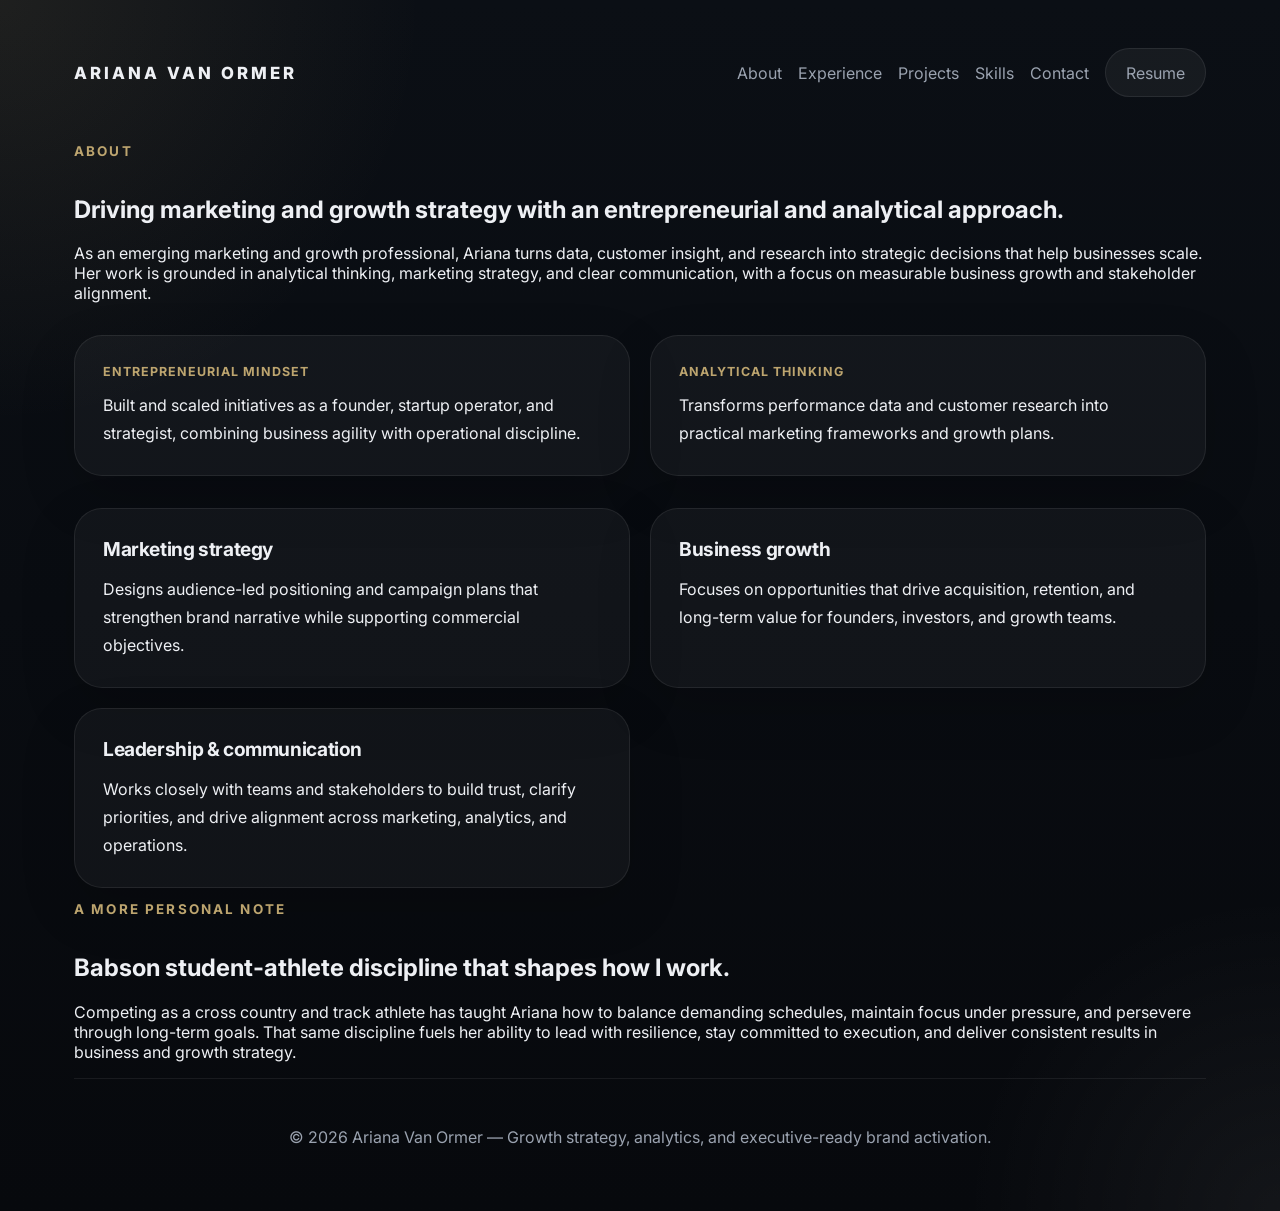
==== about.html @ cbf5a6e6 "updates" ====
﻿<!DOCTYPE html>
<html lang="en">
<head>
  <meta charset="UTF-8">
  <meta name="viewport" content="width=device-width, initial-scale=1.0">
  <title>About | Ariana Van Ormer</title>
  <link rel="preconnect" href="https://fonts.googleapis.com">
  <link rel="preconnect" href="https://fonts.gstatic.com" crossorigin>
  <link href="https://fonts.googleapis.com/css2?family=Inter:wght@400;500;600;700;800&display=swap" rel="stylesheet">
  <link rel="stylesheet" href="css/style.css">
  <script defer src="js/script.js"></script>
</head>
<body>
  <div class="page-shell">
    <header class="site-header">
      <a class="brand" href="index.html">Ariana Van Ormer</a>
      <button class="nav-toggle" aria-label="Open navigation">
        <span></span><span></span><span></span>
      </button>
      <nav class="site-nav">
        <a href="index.html#about">About</a>
        <a href="index.html#experience">Experience</a>
        <a href="index.html#projects">Projects</a>
        <a href="index.html#skills">Skills</a>
        <a href="index.html#contact">Contact</a>
        <a class="nav-cta" href="resume.html">Resume</a>
      </nav>
    </header>

    <main>
      <section class="section-block">
        <p class="eyebrow">About</p>
        <h2>Driving marketing and growth strategy with an entrepreneurial and analytical approach.</h2>
        <p>As an emerging marketing and growth professional, Ariana turns data, customer insight, and research into strategic decisions that help businesses scale. Her work is grounded in analytical thinking, marketing strategy, and clear communication, with a focus on measurable business growth and stakeholder alignment.</p>
        <div class="stats-grid">
          <div class="stat-card">
            <span>Entrepreneurial mindset</span>
            <p>Built and scaled initiatives as a founder, startup operator, and strategist, combining business agility with operational discipline.</p>
          </div>
          <div class="stat-card">
            <span>Analytical thinking</span>
            <p>Transforms performance data and customer research into practical marketing frameworks and growth plans.</p>
          </div>
        </div>
      </section>

      <section class="section-block">
        <div class="experience-grid">
          <article class="experience-card">
            <h3>Marketing strategy</h3>
            <p>Designs audience-led positioning and campaign plans that strengthen brand narrative while supporting commercial objectives.</p>
          </article>
          <article class="experience-card">
            <h3>Business growth</h3>
            <p>Focuses on opportunities that drive acquisition, retention, and long-term value for founders, investors, and growth teams.</p>
          </article>
          <article class="experience-card">
            <h3>Leadership & communication</h3>
            <p>Works closely with teams and stakeholders to build trust, clarify priorities, and drive alignment across marketing, analytics, and operations.</p>
          </article>
        </div>
      </section>

      <section class="section-block">
        <p class="eyebrow">A more personal note</p>
        <h2>Babson student-athlete discipline that shapes how I work.</h2>
        <p>Competing as a cross country and track athlete has taught Ariana how to balance demanding schedules, maintain focus under pressure, and persevere through long-term goals. That same discipline fuels her ability to lead with resilience, stay committed to execution, and deliver consistent results in business and growth strategy.</p>
      </section>
    </main>

    <footer class="site-footer">
      <p>© 2026 Ariana Van Ormer — Growth strategy, analytics, and executive-ready brand activation.</p>
    </footer>
  </div>
</body>
</html>
---- css/style.css ----
﻿:root {
  color-scheme: dark;
  --bg: #0b0f15;
  --surface: rgba(22, 27, 36, 0.92);
  --surface-soft: rgba(28, 33, 44, 0.95);
  --text: #eef0f4;
  --muted: #9aa2af;
  --muted-strong: #b8bcc6;
  --accent: #bda56f;
  --accent-soft: rgba(189, 165, 111, 0.14);
  --border: rgba(255, 255, 255, 0.08);
  --shadow: 0 30px 90px rgba(0, 0, 0, 0.28);
  --max-width: 1180px;
}

* {
  box-sizing: border-box;
}

html {
  scroll-behavior: smooth;
}

body {
  margin: 0;
  min-height: 100vh;
  font-family: 'Inter', system-ui, sans-serif;
  background: radial-gradient(circle at top left, rgba(189, 165, 111, 0.11), transparent 24%),
    radial-gradient(circle at bottom right, rgba(255, 255, 255, 0.05), transparent 18%),
    linear-gradient(180deg, #0b0f15 0%, #07090d 100%);
  color: var(--text);
}

img {
  max-width: 100%;
  display: block;
}

a {
  color: inherit;
  text-decoration: none;
}

button,
.button {
  font: inherit;
}

.page-shell {
  max-width: var(--max-width);
  margin: 0 auto;
  padding: 32px 24px 48px;
}

.site-header {
  display: flex;
  align-items: center;
  justify-content: space-between;
  gap: 1rem;
  padding: 1rem 0 2rem;
  position: relative;
  z-index: 2;
}

.brand {
  font-size: 1.05rem;
  font-weight: 800;
  letter-spacing: 0.18em;
  text-transform: uppercase;
}

.site-nav {
  display: flex;
  align-items: center;
  gap: 1rem;
  flex-wrap: wrap;
}

.site-nav a {
  color: var(--muted);
  transition: color 0.25s ease, transform 0.25s ease;
}

.site-nav a:hover,
.site-nav .nav-cta:hover {
  color: var(--text);
  transform: translateY(-1px);
}

.nav-cta {
  padding: 0.85rem 1.25rem;
  border: 1px solid var(--border);
  border-radius: 999px;
  background: rgba(255, 255, 255, 0.05);
  color: var(--text);
}

.nav-toggle {
  display: none;
  border: none;
  background: transparent;
  cursor: pointer;
  padding: 0.5rem;
}

.nav-toggle span {
  display: block;
  width: 24px;
  height: 2px;
  margin: 5px 0;
  background: var(--text);
  transition: transform 0.25s ease, opacity 0.25s ease;
}

.hero {
  display: grid;
  grid-template-columns: 1.6fr 1fr;
  gap: 2.5rem;
  align-items: start;
  padding: 2rem 0 3rem;
}

.hero-copy {
  max-width: 720px;
  animation: fadeInUp 0.8s ease both;
}

.eyebrow {
  display: inline-block;
  margin-bottom: 1rem;
  font-size: 0.84rem;
  font-weight: 700;
  letter-spacing: 0.16em;
  text-transform: uppercase;
  color: var(--accent);
}

.hero h1,
.section-split h2,
.featured-experience h2,
.section-heading h2,
.cta-panel h2 {
  margin: 0;
  font-size: clamp(2.8rem, 5vw, 4rem);
  line-height: 1.03;
  letter-spacing: -0.04em;
}

.hero-text,
.section-split p,
.featured-experience p,
.skill-pill,
.contact-card p,
.contact-card a {
  color: var(--muted-strong);
}

.hero-text {
  margin: 1.6rem 0 2rem;
  max-width: 700px;
  line-height: 1.85;
  font-size: 1.03rem;
}

.hero-actions {
  display: flex;
  flex-wrap: wrap;
  gap: 1rem;
}

.button {
  display: inline-flex;
  align-items: center;
  justify-content: center;
  gap: 0.5rem;
  padding: 1rem 1.6rem;
  border-radius: 999px;
  border: 1px solid transparent;
  font-weight: 700;
  transition: transform 0.2s ease, background-color 0.2s ease, border-color 0.2s ease, box-shadow 0.2s ease;
}

.button:hover {
  transform: translateY(-2px);
}

.button-primary {
  background: var(--accent);
  color: #0b0f15;
  box-shadow: 0 18px 40px rgba(189, 165, 111, 0.24);
}

.button-secondary {
  background: rgba(255, 255, 255, 0.06);
  border-color: rgba(255, 255, 255, 0.14);
  color: var(--text);
}

.hero-panel {
  display: grid;
  gap: 1.25rem;
  animation: fadeInUp 0.9s ease both;
}

.panel-card,
.panel-metrics {
  padding: 1.6rem;
  border: 1px solid var(--border);
  border-radius: 28px;
  background: var(--surface-soft);
  box-shadow: 0 24px 54px rgba(0, 0, 0, 0.14);
}

.panel-label {
  display: block;
  margin-bottom: 0.75rem;
  color: var(--accent);
  font-size: 0.8rem;
  text-transform: uppercase;
  letter-spacing: 0.14em;
}

.panel-card p,
.stat-card p,
.experience-card p,
.contact-card p,
.contact-card a,
.project-card p {
  margin: 0;
  line-height: 1.75;
}

.panel-metrics {
  display: grid;
  gap: 1rem;
  background: rgba(255, 255, 255, 0.04);
}

.panel-metrics strong {
  font-size: 1.15rem;
  color: var(--text);
}

.section-split,
.featured-experience,
.project-section,
.skills-section,
.cta-panel,
.contact-section {
  position: relative;
  padding: 3rem 0;
  border-top: 1px solid rgba(255, 255, 255, 0.06);
  animation: fadeInUp 0.85s ease both;
}

.section-split:first-child,
.featured-experience:first-child,
.project-section:first-child,
.skills-section:first-child,
.cta-panel:first-child,
.contact-section:first-child {
  border-top: none;
}

.stats-grid,
.experience-grid,
.projects-grid,
.skills-grid,
.contact-grid {
  display: grid;
  gap: 1.25rem;
}

.stats-grid {
  grid-template-columns: repeat(2, minmax(0, 1fr));
  margin-top: 2rem;
}

.stat-card,
.experience-card,
.project-card,
.contact-card {
  padding: 1.75rem;
  border-radius: 28px;
  background: rgba(255, 255, 255, 0.04);
  border: 1px solid rgba(255, 255, 255, 0.08);
  box-shadow: 0 20px 55px rgba(0, 0, 0, 0.16);
  transition: transform 0.25s ease, border-color 0.25s ease, box-shadow 0.25s ease;
}

.stat-card:hover,
.experience-card:hover,
.project-card:hover,
.contact-card:hover {
  transform: translateY(-4px);
  border-color: rgba(255, 255, 255, 0.16);
  box-shadow: 0 26px 70px rgba(0, 0, 0, 0.2);
}

.stat-card span,
.contact-card span {
  display: block;
  margin-bottom: 0.75rem;
  color: var(--accent);
  font-weight: 700;
  letter-spacing: 0.08em;
  text-transform: uppercase;
  font-size: 0.78rem;
}

.featured-experience h2,
.section-heading h2 {
  font-size: clamp(1.9rem, 3vw, 2.8rem);
}

.experience-grid {
  grid-template-columns: repeat(2, minmax(0, 1fr));
  margin-top: 2rem;
}

.experience-card h3,
.project-card h3 {
  margin: 0 0 0.85rem;
  font-size: 1.2rem;
  letter-spacing: -0.02em;
}

.project-section .section-heading,
.contact-section .section-heading {
  max-width: 680px;
}

.projects-grid {
  grid-template-columns: repeat(3, minmax(0, 1fr));
  margin-top: 2rem;
}

.project-card {
  min-height: 220px;
  display: flex;
  flex-direction: column;
  justify-content: flex-end;
  gap: 1rem;
  padding: 2rem;
  color: var(--text);
  background: linear-gradient(180deg, rgba(255, 255, 255, 0.04), rgba(255, 255, 255, 0.08));
}

.project-card span {
  color: var(--accent);
  font-size: 0.85rem;
  text-transform: uppercase;
  letter-spacing: 0.12em;
}

.project-card h3 {
  margin: 0;
  font-size: 1.25rem;
}

.skills-grid {
  grid-template-columns: repeat(3, minmax(0, 1fr));
  margin-top: 2rem;
}

.skill-pill {
  padding: 1rem 1.25rem;
  border-radius: 999px;
  background: rgba(255, 255, 255, 0.05);
  border: 1px solid rgba(255, 255, 255, 0.08);
  font-weight: 600;
  color: var(--text);
}

.cta-panel {
  display: grid;
  grid-template-columns: 1.8fr auto;
  gap: 2rem;
  align-items: center;
  margin-top: 2rem;
}

.cta-panel p {
  max-width: 640px;
  color: var(--muted-strong);
  line-height: 1.8;
}

.contact-grid {
  grid-template-columns: repeat(3, minmax(0, 1fr));
  margin-top: 2rem;
}

.contact-card a,
.contact-card p {
  margin: 0;
  line-height: 1.8;
}

.contact-card a {
  color: var(--text);
}

.site-footer {
  padding: 2rem 0 0;
  color: var(--muted);
  border-top: 1px solid rgba(255, 255, 255, 0.07);
  text-align: center;
}

@media (max-width: 980px) {
  .hero,
  .cta-panel {
    grid-template-columns: 1fr;
  }

  .experience-grid,
  .projects-grid,
  .skills-grid,
  .contact-grid,
  .stats-grid {
    grid-template-columns: 1fr;
  }
}

@media (max-width: 720px) {
  .page-shell {
    padding: 24px 18px 40px;
  }

  .site-header {
    flex-wrap: wrap;
  }

  .site-nav {
    display: none;
    width: 100%;
    flex-direction: column;
    margin-top: 1rem;
    padding: 1rem 0;
    border-top: 1px solid rgba(255, 255, 255, 0.08);
  }

  .site-nav.active {
    display: flex;
  }

  .nav-toggle {
    display: inline-flex;
  }
}

@keyframes fadeInUp {
  from {
    opacity: 0;
    transform: translateY(24px);
  }
  to {
    opacity: 1;
    transform: translateY(0);
  }
}
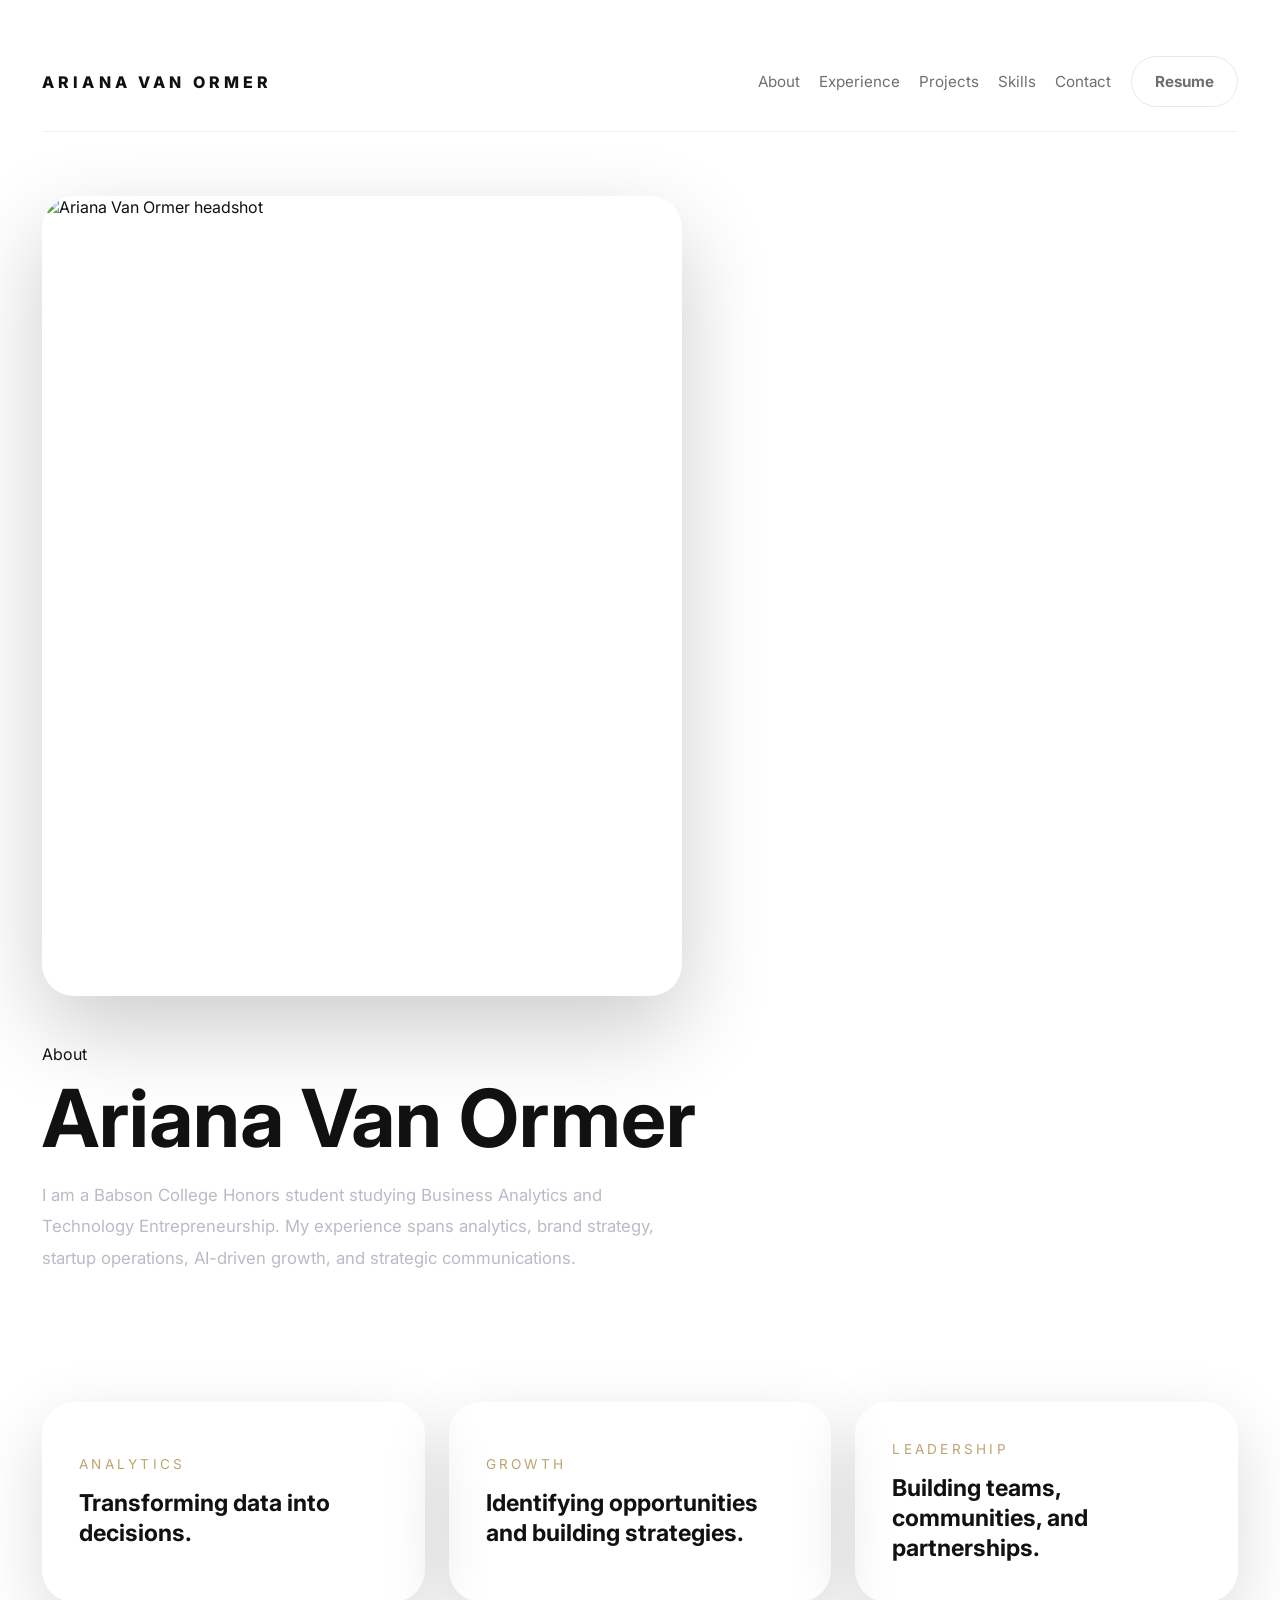
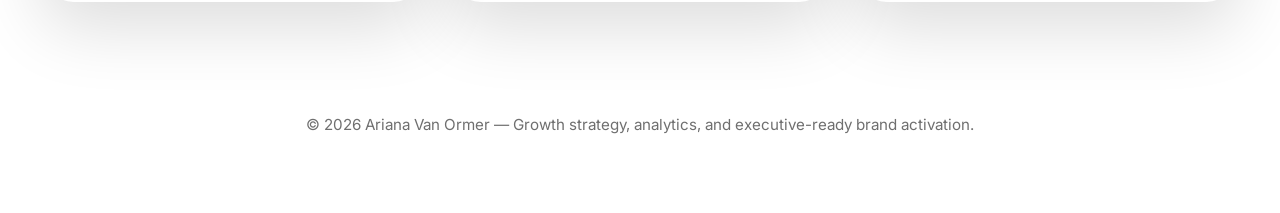
==== commit c8333906: "updates" ====
--- a/about.html
+++ b/about.html
@@ -28,43 +28,32 @@
     </header>
 
     <main>
-      <section class="section-block">
-        <p class="eyebrow">About</p>
-        <h2>Driving marketing and growth strategy with an entrepreneurial and analytical approach.</h2>
-        <p>As an emerging marketing and growth professional, Ariana turns data, customer insight, and research into strategic decisions that help businesses scale. Her work is grounded in analytical thinking, marketing strategy, and clear communication, with a focus on measurable business growth and stakeholder alignment.</p>
-        <div class="stats-grid">
-          <div class="stat-card">
-            <span>Entrepreneurial mindset</span>
-            <p>Built and scaled initiatives as a founder, startup operator, and strategist, combining business agility with operational discipline.</p>
-          </div>
-          <div class="stat-card">
-            <span>Analytical thinking</span>
-            <p>Transforms performance data and customer research into practical marketing frameworks and growth plans.</p>
-          </div>
+      <section class="about-hero section-block">
+        <div class="about-headshot">
+          <img src="assets/headshot.png" alt="Ariana Van Ormer headshot">
+        </div>
+        <div class="about-copy">
+          <p class="eyebrow">About</p>
+          <h1>Ariana Van Ormer</h1>
+          <p class="about-intro">I am a Babson College Honors student studying Business Analytics and Technology Entrepreneurship. My experience spans analytics, brand strategy, startup operations, AI-driven growth, and strategic communications.</p>
         </div>
       </section>
 
-      <section class="section-block">
-        <div class="experience-grid">
-          <article class="experience-card">
-            <h3>Marketing strategy</h3>
-            <p>Designs audience-led positioning and campaign plans that strengthen brand narrative while supporting commercial objectives.</p>
+      <section class="pillar-section section-block">
+        <div class="pillar-grid">
+          <article class="pillar-card">
+            <span>ANALYTICS</span>
+            <h2>Transforming data into decisions.</h2>
           </article>
-          <article class="experience-card">
-            <h3>Business growth</h3>
-            <p>Focuses on opportunities that drive acquisition, retention, and long-term value for founders, investors, and growth teams.</p>
+          <article class="pillar-card">
+            <span>GROWTH</span>
+            <h2>Identifying opportunities and building strategies.</h2>
           </article>
-          <article class="experience-card">
-            <h3>Leadership & communication</h3>
-            <p>Works closely with teams and stakeholders to build trust, clarify priorities, and drive alignment across marketing, analytics, and operations.</p>
+          <article class="pillar-card">
+            <span>LEADERSHIP</span>
+            <h2>Building teams, communities, and partnerships.</h2>
           </article>
         </div>
-      </section>
-
-      <section class="section-block">
-        <p class="eyebrow">A more personal note</p>
-        <h2>Babson student-athlete discipline that shapes how I work.</h2>
-        <p>Competing as a cross country and track athlete has taught Ariana how to balance demanding schedules, maintain focus under pressure, and persevere through long-term goals. That same discipline fuels her ability to lead with resilience, stay committed to execution, and deliver consistent results in business and growth strategy.</p>
       </section>
     </main>
 
--- a/css/style.css
+++ b/css/style.css
@@ -36,6 +36,57 @@
   display: block;
 }
 
+.youtube-card {
+  margin-top: 1.5rem;
+  border: 1px solid var(--border);
+  border-radius: 28px;
+  overflow: hidden;
+  background: var(--surface-soft);
+}
+
+.youtube-card a {
+  display: flex;
+  align-items: center;
+  gap: 1.25rem;
+  padding: 1.6rem;
+  text-decoration: none;
+  color: inherit;
+}
+
+.youtube-card img {
+  width: 110px;
+  min-width: 110px;
+  border-radius: 20px;
+  object-fit: cover;
+}
+
+.youtube-card h3 {
+  margin: 0.15rem 0 0.55rem;
+  font-size: 1.15rem;
+}
+
+.youtube-card p {
+  margin: 0;
+  line-height: 1.7;
+}
+
+.youtube-card:hover {
+  transform: translateY(-2px);
+}
+
+.project-logos {
+  display: flex;
+  flex-wrap: wrap;
+  gap: 1rem;
+  align-items: center;
+  margin: 1rem 0 1.5rem;
+}
+
+.project-logo {
+  width: 160px;
+  max-width: 100%;
+}
+
 a {
   color: inherit;
   text-decoration: none;
@@ -114,36 +165,23 @@
 
 .hero {
   display: grid;
-  grid-template-columns: 1.6fr 1fr;
-  gap: 2.5rem;
-  align-items: start;
-  padding: 2rem 0 3rem;
+  grid-template-columns: 1fr;
+  gap: 2rem;
+  padding: 4rem 0 3rem;
 }
 
 .hero-copy {
-  max-width: 720px;
+  max-width: 760px;
   animation: fadeInUp 0.8s ease both;
 }
 
-.eyebrow {
-  display: inline-block;
-  margin-bottom: 1rem;
-  font-size: 0.84rem;
-  font-weight: 700;
-  letter-spacing: 0.16em;
-  text-transform: uppercase;
-  color: var(--accent);
-}
-
 .hero h1,
-.section-split h2,
-.featured-experience h2,
 .section-heading h2,
 .cta-panel h2 {
   margin: 0;
-  font-size: clamp(2.8rem, 5vw, 4rem);
-  line-height: 1.03;
-  letter-spacing: -0.04em;
+  font-size: clamp(3.5rem, 8vw, 6rem);
+  line-height: 0.95;
+  letter-spacing: -0.08em;
 }
 
 .hero-text,
@@ -155,17 +193,272 @@
   color: var(--muted-strong);
 }
 
-.hero-text {
-  margin: 1.6rem 0 2rem;
-  max-width: 700px;
-  line-height: 1.85;
-  font-size: 1.03rem;
+.hero-strap {
+  margin: 1.25rem 0 0.75rem;
+  font-size: 1.15rem;
+  color: var(--text);
+  font-weight: 600;
+}
+
+.hero-meta {
+  display: flex;
+  flex-wrap: wrap;
+  gap: 1rem 2rem;
+  margin: 1.5rem 0;
+  color: var(--muted-strong);
+  font-weight: 600;
 }
 
 .hero-actions {
   display: flex;
   flex-wrap: wrap;
   gap: 1rem;
+}
+
+.case-hero {
+  display: grid;
+  gap: 2rem;
+  padding: 4rem 0 2rem;
+}
+
+.case-hero-image {
+  width: 100%;
+  border-radius: 32px;
+  box-shadow: 0 40px 120px rgba(0, 0, 0, 0.2);
+  object-fit: cover;
+}
+
+.case-hero-copy {
+  max-width: 860px;
+}
+
+.case-hero-copy h1 {
+  margin: 0;
+  font-size: clamp(3.25rem, 6vw, 5rem);
+  line-height: 0.95;
+}
+
+.case-metrics {
+  display: grid;
+  gap: 1rem;
+  grid-template-columns: repeat(auto-fit, minmax(200px, 1fr));
+  margin: 2rem 0;
+}
+
+.case-metric-card {
+  padding: 2.25rem;
+  border-radius: 32px;
+  background: rgba(255, 255, 255, 0.05);
+  border: 1px solid rgba(255, 255, 255, 0.08);
+  box-shadow: 0 28px 90px rgba(0, 0, 0, 0.14);
+}
+
+.case-metric-card strong {
+  display: block;
+  font-size: 2rem;
+  margin-bottom: 0.75rem;
+}
+
+.case-metric-card span {
+  color: var(--muted-strong);
+  text-transform: uppercase;
+  letter-spacing: 0.12em;
+  font-size: 0.85rem;
+}
+
+.case-card-grid {
+  display: grid;
+  gap: 1.5rem;
+  grid-template-columns: repeat(auto-fit, minmax(260px, 1fr));
+  margin-bottom: 4rem;
+}
+
+.case-card {
+  padding: 2rem;
+  border-radius: 32px;
+  background: rgba(255, 255, 255, 0.05);
+  border: 1px solid rgba(255, 255, 255, 0.08);
+  box-shadow: 0 24px 70px rgba(0, 0, 0, 0.14);
+}
+
+.case-card h3 {
+  margin: 0 0 1rem;
+  font-size: 1.2rem;
+  letter-spacing: -0.02em;
+}
+
+.case-card p {
+  margin: 0;
+  color: var(--muted-strong);
+  line-height: 1.75;
+}
+
+.about-hero {
+  display: grid;
+  gap: 2rem;
+  align-items: center;
+  padding: 4rem 0;
+}
+
+.about-headshot img {
+  width: 100%;
+  max-width: 640px;
+  aspect-ratio: 4 / 5;
+  object-fit: cover;
+  border-radius: 32px;
+  border: 1px solid rgba(255, 255, 255, 0.12);
+  box-shadow: 0 34px 90px rgba(0, 0, 0, 0.2);
+}
+
+.about-copy {
+  max-width: 720px;
+}
+
+.about-copy h1 {
+  margin: 0;
+  font-size: clamp(3rem, 7vw, 5rem);
+  line-height: 0.95;
+}
+
+.about-intro {
+  margin-top: 1.5rem;
+  max-width: 640px;
+  font-size: 1.05rem;
+  line-height: 1.85;
+  color: var(--muted-strong);
+}
+
+.pillar-section {
+  padding: 3rem 0 4rem;
+}
+
+.pillar-grid {
+  display: grid;
+  gap: 1.5rem;
+  grid-template-columns: repeat(auto-fit, minmax(240px, 1fr));
+}
+
+.pillar-card {
+  padding: 2.25rem;
+  min-height: 200px;
+  border-radius: 32px;
+  border: 1px solid rgba(255, 255, 255, 0.08);
+  background: rgba(255, 255, 255, 0.04);
+  box-shadow: 0 24px 70px rgba(0, 0, 0, 0.14);
+  display: flex;
+  flex-direction: column;
+  justify-content: center;
+  gap: 1rem;
+}
+
+.pillar-card span {
+  font-size: 0.85rem;
+  letter-spacing: 0.24em;
+  text-transform: uppercase;
+  color: var(--accent);
+}
+
+.pillar-card h2 {
+  margin: 0;
+  font-size: 1.45rem;
+  line-height: 1.3;
+}
+
+.metric-section {
+  padding: 2rem 0 3rem;
+}
+
+.metric-grid {
+  display: grid;
+  gap: 1rem;
+  grid-template-columns: repeat(auto-fit, minmax(180px, 1fr));
+}
+
+.metric-card {
+  padding: 2rem;
+  border: 1px solid var(--border);
+  border-radius: 32px;
+  background: rgba(255, 255, 255, 0.05);
+  box-shadow: 0 24px 60px rgba(0, 0, 0, 0.16);
+}
+
+.metric-card strong {
+  display: block;
+  font-size: 2.25rem;
+  margin-bottom: 0.5rem;
+  color: var(--text);
+}
+
+.metric-card span {
+  font-size: 0.95rem;
+  letter-spacing: 0.08em;
+  text-transform: uppercase;
+  color: var(--muted);
+}
+
+.projects-grid {
+  grid-template-columns: repeat(auto-fit, minmax(300px, 1fr));
+  margin-top: 2rem;
+}
+
+.project-card {
+  min-height: 420px;
+  display: grid;
+  grid-template-rows: auto 1fr;
+  gap: 0;
+  overflow: hidden;
+  border-radius: 32px;
+  background: rgba(255, 255, 255, 0.04);
+  border: 1px solid rgba(255, 255, 255, 0.08);
+  box-shadow: 0 24px 60px rgba(0, 0, 0, 0.12);
+  transition: transform 0.25s ease, border-color 0.25s ease, box-shadow 0.25s ease;
+}
+
+.project-card:hover {
+  transform: translateY(-4px);
+  border-color: rgba(255, 255, 255, 0.16);
+  box-shadow: 0 32px 80px rgba(0, 0, 0, 0.18);
+}
+
+.project-card img {
+  width: 100%;
+  height: 240px;
+  object-fit: cover;
+}
+
+.project-card-copy {
+  display: flex;
+  flex-direction: column;
+  justify-content: space-between;
+  padding: 1.75rem;
+  gap: 1rem;
+}
+
+.project-card span {
+  color: var(--accent);
+  font-size: 0.82rem;
+  text-transform: uppercase;
+  letter-spacing: 0.12em;
+}
+
+.project-card h3 {
+  margin: 0;
+  font-size: 1.35rem;
+  line-height: 1.25;
+}
+
+.project-card-metrics {
+  display: grid;
+  gap: 0.8rem;
+  grid-template-columns: repeat(2, minmax(0, 1fr));
+}
+
+.project-card-metrics div {
+  padding: 0.95rem 1rem;
+  border-radius: 22px;
+  background: rgba(255, 255, 255, 0.06);
+  color: var(--muted-strong);
+  font-size: 0.95rem;
 }
 
 .button {
@@ -386,6 +679,65 @@
   line-height: 1.8;
 }
 
+.contact-page {
+  min-height: calc(100vh - 160px);
+  display: grid;
+  place-items: center;
+  padding: 4rem 0;
+}
+
+.contact-panel {
+  width: 100%;
+  max-width: 520px;
+  text-align: center;
+  display: grid;
+  gap: 2rem;
+  padding: 3rem 2.5rem;
+  border-radius: 32px;
+  background: rgba(255, 255, 255, 0.04);
+  border: 1px solid rgba(255, 255, 255, 0.08);
+  box-shadow: 0 40px 120px rgba(0, 0, 0, 0.18);
+}
+
+.contact-panel h1 {
+  margin: 0;
+  font-size: clamp(3rem, 6vw, 4.5rem);
+  line-height: 0.95;
+}
+
+.contact-details {
+  display: grid;
+  gap: 1.25rem;
+}
+
+.contact-item {
+  display: grid;
+  gap: 0.35rem;
+}
+
+.contact-item span {
+  display: block;
+  font-size: 0.85rem;
+  letter-spacing: 0.18em;
+  text-transform: uppercase;
+  color: var(--accent);
+}
+
+.contact-item a {
+  color: var(--text);
+  font-size: 1rem;
+  word-break: break-all;
+}
+
+.contact-actions {
+  display: grid;
+  gap: 1rem;
+}
+
+.contact-actions .button {
+  width: 100%;
+}
+
 .contact-grid {
   grid-template-columns: repeat(3, minmax(0, 1fr));
   margin-top: 2rem;
@@ -399,6 +751,158 @@
 
 .contact-card a {
   color: var(--text);
+}
+
+.analytics-hero {
+  display: grid;
+  gap: 2rem;
+  align-items: center;
+  padding: 3.5rem 0;
+}
+
+.analytics-hero-copy h1 {
+  margin: 0;
+  font-size: clamp(3.5rem, 7vw, 5.5rem);
+  line-height: 0.95;
+}
+
+.analytics-hero-copy .hero-text {
+  margin: 1.5rem 0 0;
+  max-width: 700px;
+  font-size: 1.05rem;
+  line-height: 1.8;
+}
+
+.analytics-hero-image {
+  width: 100%;
+  border-radius: 32px;
+  box-shadow: 0 40px 120px rgba(0, 0, 0, 0.2);
+  object-fit: cover;
+}
+
+.analytics-metrics {
+  display: grid;
+  gap: 1rem;
+  grid-template-columns: repeat(auto-fit, minmax(200px, 1fr));
+  margin: 2rem 0;
+}
+
+.analytics-metric-card {
+  padding: 2rem;
+  border-radius: 32px;
+  background: rgba(255, 255, 255, 0.05);
+  border: 1px solid rgba(255, 255, 255, 0.08);
+  box-shadow: 0 28px 90px rgba(0, 0, 0, 0.14);
+}
+
+.analytics-metric-card strong {
+  display: block;
+  font-size: 2.5rem;
+  margin-bottom: 0.8rem;
+}
+
+.analytics-metric-card span {
+  color: var(--muted-strong);
+  text-transform: uppercase;
+  letter-spacing: 0.12em;
+  font-size: 0.85rem;
+}
+
+.analytics-summary-grid {
+  display: grid;
+  gap: 1rem;
+  grid-template-columns: repeat(auto-fit, minmax(240px, 1fr));
+  margin-bottom: 2rem;
+}
+
+.analytics-summary-card {
+  padding: 2rem;
+  border-radius: 32px;
+  background: rgba(255, 255, 255, 0.05);
+  border: 1px solid rgba(255, 255, 255, 0.08);
+  box-shadow: 0 26px 80px rgba(0, 0, 0, 0.14);
+}
+
+.analytics-summary-card span {
+  display: block;
+  margin-bottom: 1rem;
+  color: var(--accent);
+  font-size: 0.8rem;
+  text-transform: uppercase;
+  letter-spacing: 0.16em;
+}
+
+.analytics-summary-card h3 {
+  margin: 0;
+  font-size: 1.2rem;
+  line-height: 1.55;
+}
+
+.analytics-charts {
+  display: grid;
+  gap: 1rem;
+  grid-template-columns: repeat(auto-fit, minmax(310px, 1fr));
+  margin-bottom: 3rem;
+}
+
+.chart-card {
+  padding: 2rem;
+  border-radius: 32px;
+  background: rgba(255, 255, 255, 0.05);
+  border: 1px solid rgba(255, 255, 255, 0.08);
+  box-shadow: 0 26px 80px rgba(0, 0, 0, 0.14);
+}
+
+.chart-card-label {
+  display: block;
+  margin-bottom: 1.25rem;
+  color: var(--accent);
+  font-size: 0.85rem;
+  letter-spacing: 0.16em;
+  text-transform: uppercase;
+}
+
+.chart-bars {
+  display: grid;
+  gap: 0.9rem;
+}
+
+.chart-bar {
+  position: relative;
+  min-height: 3.2rem;
+  border-radius: 18px;
+  background: rgba(255, 255, 255, 0.08);
+  overflow: hidden;
+}
+
+.chart-bar::before {
+  content: '';
+  position: absolute;
+  inset: 0;
+  width: var(--fill, 50%);
+  background: linear-gradient(90deg, rgba(189, 165, 111, 0.9), rgba(189, 165, 111, 0.4));
+  border-radius: 18px;
+}
+
+.chart-bar span {
+  position: relative;
+  display: block;
+  padding: 0.85rem 1rem;
+  color: var(--text);
+  font-weight: 700;
+}
+
+.chart-pill-row {
+  display: grid;
+  gap: 0.9rem;
+}
+
+.chart-pill {
+  padding: 1rem 1.25rem;
+  border-radius: 999px;
+  background: rgba(255, 255, 255, 0.07);
+  color: var(--text);
+  font-weight: 600;
 }
 
 .site-footer {
@@ -408,7 +912,132 @@
   text-align: center;
 }
 
+.startup-hero {
+  display: grid;
+  gap: 2rem;
+  align-items: center;
+  padding: 3.5rem 0;
+}
+
+.startup-hero-copy h1 {
+  margin: 0;
+  font-size: clamp(3.5rem, 7vw, 5rem);
+  line-height: 0.95;
+}
+
+.startup-hero-copy .hero-text {
+  margin: 1.5rem 0 0;
+  max-width: 720px;
+  color: var(--muted-strong);
+  line-height: 1.8;
+}
+
+.startup-metrics {
+  display: grid;
+  gap: 1rem;
+  grid-template-columns: repeat(auto-fit, minmax(200px, 1fr));
+  margin-top: 2rem;
+}
+
+.startup-metric-card {
+  padding: 1.8rem;
+  border-radius: 32px;
+  background: rgba(255, 255, 255, 0.05);
+  border: 1px solid rgba(255, 255, 255, 0.08);
+  box-shadow: 0 26px 80px rgba(0, 0, 0, 0.14);
+}
+
+.startup-metric-card strong {
+  display: block;
+  font-size: 2rem;
+  margin-bottom: 0.75rem;
+}
+
+.startup-metric-card span {
+  color: var(--muted-strong);
+  text-transform: uppercase;
+  letter-spacing: 0.12em;
+  font-size: 0.85rem;
+}
+
+.startup-hero-image {
+  width: 100%;
+  border-radius: 32px;
+  box-shadow: 0 40px 120px rgba(0, 0, 0, 0.2);
+  object-fit: cover;
+}
+
+.timeline-section {
+  display: grid;
+  gap: 1.5rem;
+  padding: 3rem 0 4rem;
+  position: relative;
+}
+
+.timeline-section::before {
+  content: '';
+  position: absolute;
+  left: 2.25rem;
+  top: 1rem;
+  bottom: 1rem;
+  width: 2px;
+  background: rgba(255, 255, 255, 0.08);
+}
+
+.timeline-step {
+  position: relative;
+  display: grid;
+  gap: 1rem;
+  padding: 2rem 2rem 2rem 4rem;
+  border-radius: 32px;
+  background: rgba(255, 255, 255, 0.05);
+  border: 1px solid rgba(255, 255, 255, 0.08);
+  box-shadow: 0 24px 80px rgba(0, 0, 0, 0.14);
+}
+
+.timeline-step::before {
+  content: '';
+  position: absolute;
+  left: 1.75rem;
+  top: 2.15rem;
+  width: 16px;
+  height: 16px;
+  border-radius: 50%;
+  background: var(--accent);
+  border: 3px solid rgba(255, 255, 255, 0.15);
+}
+
+.timeline-step span {
+  display: inline-block;
+  color: var(--accent);
+  text-transform: uppercase;
+  letter-spacing: 0.18em;
+  font-size: 0.78rem;
+}
+
+.timeline-step h3 {
+  margin: 0;
+  font-size: 1.2rem;
+  line-height: 1.5;
+}
+
 @media (max-width: 980px) {
+  .startup-metrics {
+    grid-template-columns: 1fr;
+  }
+
+  .timeline-section::before {
+    left: 1rem;
+  }
+
+  .timeline-step {
+    padding-left: 3.5rem;
+  }
+
+  .timeline-step::before {
+    left: 0.75rem;
+  }
+}
   .hero,
   .cta-panel {
     grid-template-columns: 1fr;
@@ -460,3 +1089,368 @@
     transform: translateY(0);
   }
 }
+
+:root {
+  color-scheme: light;
+  --bg: #ffffff;
+  --surface: #f5f5f6;
+  --surface-soft: #f7f7f8;
+  --text: #111111;
+  --muted: #6f6f6f;
+  --border: #e6e7e8;
+  --shadow: 0 32px 90px rgba(17, 17, 17, 0.08);
+  --max-width: 1260px;
+}
+
+body {
+  background: var(--bg);
+  color: var(--text);
+}
+
+.page-shell {
+  max-width: var(--max-width);
+  margin: 0 auto;
+  padding: 32px 32px 48px;
+}
+
+.site-header {
+  position: sticky;
+  top: 0;
+  z-index: 50;
+  display: flex;
+  justify-content: space-between;
+  align-items: center;
+  gap: 1rem;
+  padding: 24px 0;
+  background: rgba(255, 255, 255, 0.94);
+  backdrop-filter: blur(18px);
+  border-bottom: 1px solid rgba(17, 17, 17, 0.05);
+}
+
+.brand {
+  font-size: 1rem;
+  font-weight: 800;
+  letter-spacing: 0.26em;
+  text-transform: uppercase;
+}
+
+.site-nav {
+  display: flex;
+  align-items: center;
+  gap: 1.2rem;
+  flex-wrap: wrap;
+}
+
+.site-nav a {
+  color: var(--muted);
+  font-size: 0.95rem;
+  transition: color 0.24s ease;
+}
+
+.site-nav a:hover,
+.nav-cta:hover {
+  color: var(--text);
+}
+
+.nav-cta {
+  padding: 0.95rem 1.45rem;
+  border-radius: 999px;
+  border: 1px solid var(--border);
+  background: #ffffff;
+  font-weight: 700;
+}
+
+.hero {
+  display: grid;
+  gap: 3rem;
+  min-height: calc(100vh - 140px);
+  padding: 4rem 0 5rem;
+}
+
+.hero-copy {
+  max-width: 720px;
+}
+
+.hero h1 {
+  margin: 0;
+  font-size: clamp(4.5rem, 10vw, 7rem);
+  line-height: 0.95;
+  letter-spacing: -0.08em;
+}
+
+.hero-text {
+  margin: 1.8rem 0 0;
+  max-width: 560px;
+  font-size: 1.05rem;
+  line-height: 1.8;
+  color: var(--muted);
+}
+
+.hero-actions {
+  display: flex;
+  flex-wrap: wrap;
+  gap: 1rem;
+  margin-top: 2.2rem;
+}
+
+.button {
+  display: inline-flex;
+  align-items: center;
+  justify-content: center;
+  gap: 0.5rem;
+  padding: 1rem 1.6rem;
+  border-radius: 999px;
+  border: 1px solid transparent;
+  font-weight: 700;
+  transition: transform 0.24s ease, border-color 0.24s ease, background-color 0.24s ease;
+}
+
+.button:hover {
+  transform: translateY(-2px);
+}
+
+.button-primary {
+  background: #111111;
+  color: #ffffff;
+}
+
+.button-secondary {
+  background: #ffffff;
+  color: #111111;
+  border-color: var(--border);
+}
+
+.hero-panel-grid {
+  display: grid;
+  gap: 1.5rem;
+  grid-template-columns: minmax(280px, 1fr) minmax(320px, 420px);
+  align-items: center;
+}
+
+.hero-panel-card,
+.hero-visual {
+  border-radius: 32px;
+}
+
+.hero-panel-card {
+  padding: 2.4rem;
+  background: var(--surface-soft);
+  box-shadow: var(--shadow);
+}
+
+.hero-panel-card h2 {
+  margin: 0;
+  font-size: clamp(2.4rem, 4vw, 3.4rem);
+  line-height: 1;
+}
+
+.hero-panel-card p {
+  margin: 1.5rem 0 0;
+  color: var(--muted);
+  font-size: 1rem;
+  line-height: 1.85;
+}
+
+.hero-visual {
+  overflow: hidden;
+  background: var(--surface);
+}
+
+.hero-visual img {
+  width: 100%;
+  height: 100%;
+  min-height: 450px;
+  object-fit: cover;
+}
+
+.metrics-strip {
+  display: grid;
+  gap: 1rem;
+  grid-template-columns: repeat(auto-fit, minmax(180px, 1fr));
+  margin: 5rem 0 4rem;
+}
+
+.metric-card {
+  padding: 2rem;
+  border-radius: 28px;
+  background: var(--surface-soft);
+  border: 1px solid var(--border);
+  box-shadow: var(--shadow);
+}
+
+.metric-card strong {
+  display: block;
+  font-size: clamp(2.5rem, 5vw, 3.5rem);
+  line-height: 1;
+}
+
+.metric-card span {
+  color: var(--muted);
+  text-transform: uppercase;
+  letter-spacing: 0.18em;
+  font-size: 0.82rem;
+}
+
+.projects-section {
+  padding-bottom: 4rem;
+}
+
+.section-heading {
+  max-width: 720px;
+  margin-bottom: 2rem;
+}
+
+.section-heading h2 {
+  margin: 0;
+  font-size: clamp(2.8rem, 5vw, 4rem);
+  line-height: 1.03;
+}
+
+.projects-grid {
+  display: grid;
+  gap: 1.5rem;
+  grid-template-columns: repeat(auto-fit, minmax(320px, 1fr));
+}
+
+.project-card {
+  overflow: hidden;
+  background: #ffffff;
+  border-radius: 32px;
+  border: 1px solid rgba(17, 17, 17, 0.05);
+  box-shadow: var(--shadow);
+  transition: transform 0.28s ease, box-shadow 0.28s ease;
+}
+
+.project-card:hover {
+  transform: translateY(-4px);
+  box-shadow: 0 40px 120px rgba(17, 17, 17, 0.14);
+}
+
+.project-image {
+  overflow: hidden;
+  min-height: 320px;
+}
+
+.project-image img {
+  width: 100%;
+  height: 100%;
+  object-fit: cover;
+  transition: transform 0.4s ease;
+}
+
+.project-card:hover .project-image img {
+  transform: scale(1.02);
+}
+
+.project-content {
+  padding: 2rem;
+}
+
+.project-content span {
+  display: block;
+  margin-bottom: 1rem;
+  color: var(--muted);
+  text-transform: uppercase;
+  letter-spacing: 0.16em;
+  font-size: 0.82rem;
+}
+
+.project-content h3 {
+  margin: 0;
+  font-size: 1.65rem;
+  line-height: 1.1;
+}
+
+.project-meta {
+  display: grid;
+  gap: 0.85rem;
+  margin-top: 1.75rem;
+}
+
+.project-meta span {
+  display: inline-block;
+  padding: 0.95rem 1rem;
+  border-radius: 999px;
+  background: var(--surface);
+  color: var(--muted);
+  font-size: 0.88rem;
+}
+
+.contact-section {
+  padding-bottom: 2rem;
+}
+
+.contact-card {
+  display: inline-grid;
+  gap: 0.75rem;
+  padding: 2rem 2.5rem;
+  border-radius: 28px;
+  background: var(--surface-soft);
+  border: 1px solid var(--border);
+  box-shadow: var(--shadow);
+  max-width: 480px;
+}
+
+.contact-card span {
+  color: var(--muted);
+  font-size: 0.82rem;
+  text-transform: uppercase;
+  letter-spacing: 0.18em;
+}
+
+.contact-card a {
+  color: var(--text);
+  font-size: 1rem;
+  font-weight: 600;
+}
+
+.site-footer {
+  padding: 2rem 0 1rem;
+  color: var(--muted);
+  font-size: 0.95rem;
+  text-align: center;
+}
+
+@media (max-width: 900px) {
+  .page-shell {
+    padding: 28px 24px 40px;
+  }
+
+  .hero {
+    min-height: auto;
+  }
+
+  .hero-panel-grid {
+    grid-template-columns: 1fr;
+  }
+
+  .hero h1 {
+    font-size: clamp(3.5rem, 11vw, 5rem);
+  }
+}
+
+@media (max-width: 640px) {
+  .site-header {
+    flex-direction: column;
+    align-items: flex-start;
+    gap: 1.25rem;
+  }
+
+  .site-nav {
+    width: 100%;
+    justify-content: flex-start;
+  }
+
+  .hero-actions,
+  .hero-text {
+    width: 100%;
+  }
+
+  .button {
+    width: 100%;
+  }
+
+  .projects-grid {
+    grid-template-columns: 1fr;
+  }
+}
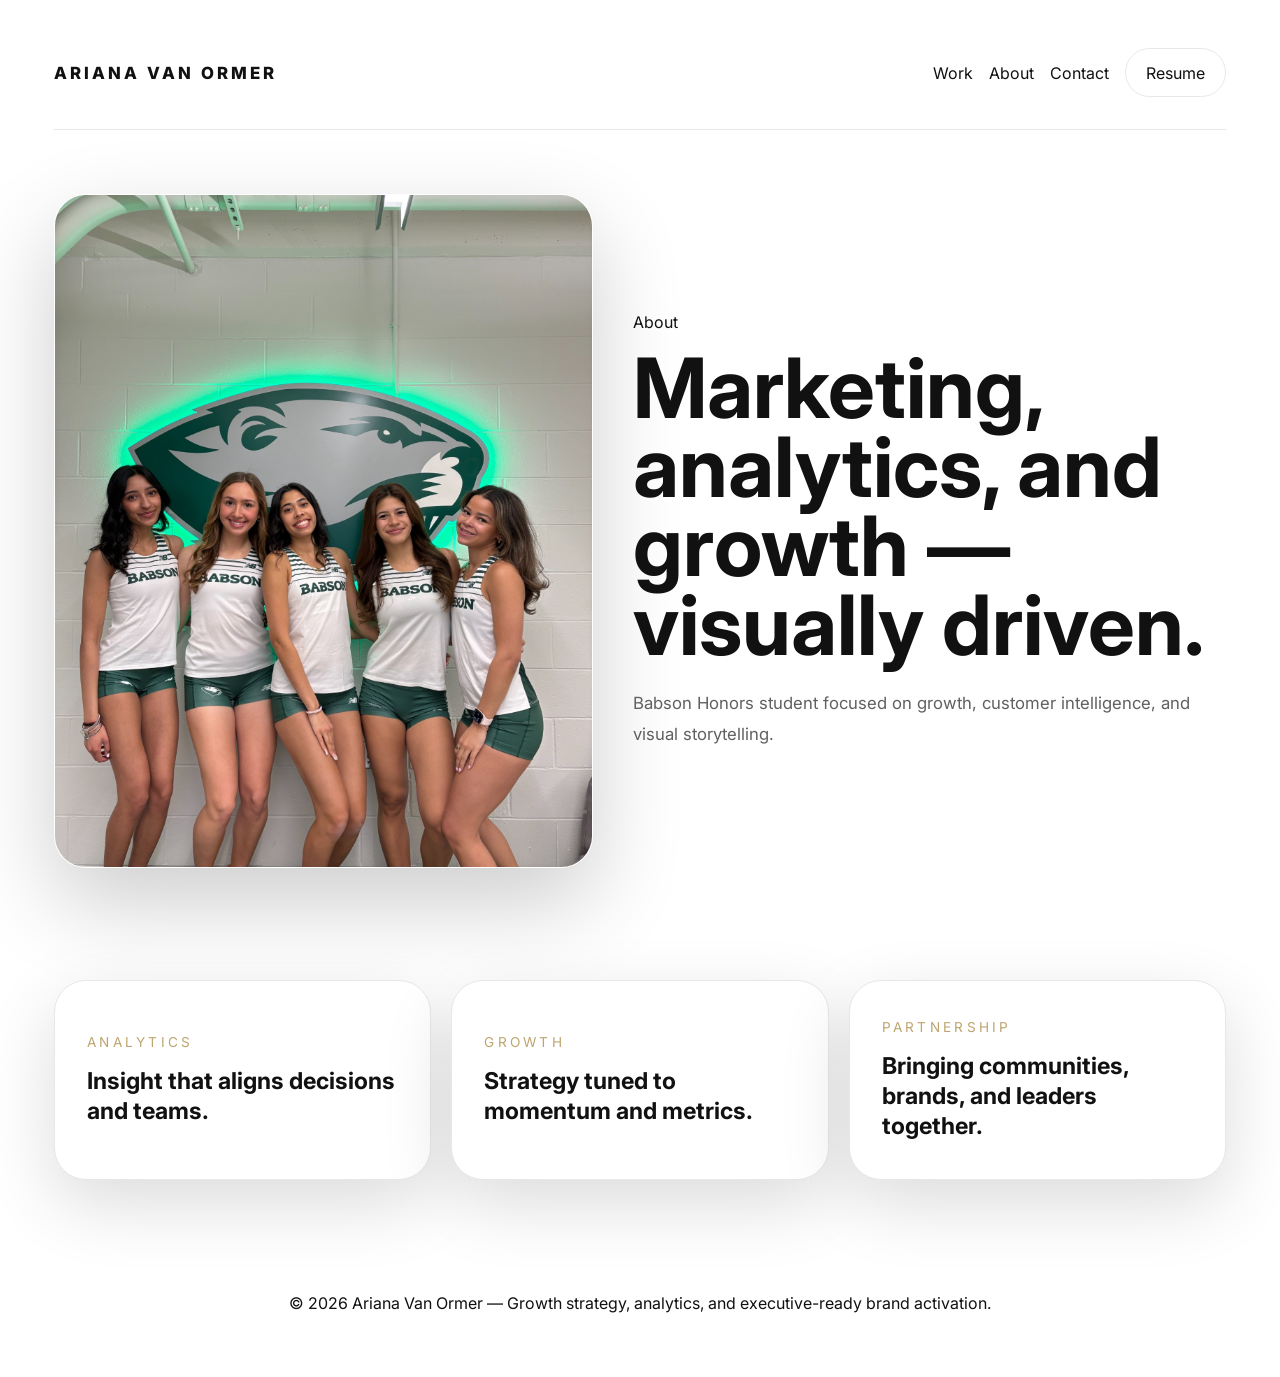
==== commit 68087114: "updates" ====
--- a/about.html
+++ b/about.html
@@ -4,6 +4,7 @@
   <meta charset="UTF-8">
   <meta name="viewport" content="width=device-width, initial-scale=1.0">
   <title>About | Ariana Van Ormer</title>
+  <meta name="description" content="Ariana Van Ormer is a growth strategist specializing in analytics, brand momentum, and executive-ready storytelling.">
   <link rel="preconnect" href="https://fonts.googleapis.com">
   <link rel="preconnect" href="https://fonts.gstatic.com" crossorigin>
   <link href="https://fonts.googleapis.com/css2?family=Inter:wght@400;500;600;700;800&display=swap" rel="stylesheet">
@@ -18,10 +19,8 @@
         <span></span><span></span><span></span>
       </button>
       <nav class="site-nav">
+        <a href="index.html#projects">Work</a>
         <a href="index.html#about">About</a>
-        <a href="index.html#experience">Experience</a>
-        <a href="index.html#projects">Projects</a>
-        <a href="index.html#skills">Skills</a>
         <a href="index.html#contact">Contact</a>
         <a class="nav-cta" href="resume.html">Resume</a>
       </nav>
@@ -30,12 +29,12 @@
     <main>
       <section class="about-hero section-block">
         <div class="about-headshot">
-          <img src="assets/headshot.png" alt="Ariana Van Ormer headshot">
+          <img src="assets/athlete.jpg" alt="Ariana Van Ormer athlete portrait">
         </div>
         <div class="about-copy">
           <p class="eyebrow">About</p>
-          <h1>Ariana Van Ormer</h1>
-          <p class="about-intro">I am a Babson College Honors student studying Business Analytics and Technology Entrepreneurship. My experience spans analytics, brand strategy, startup operations, AI-driven growth, and strategic communications.</p>
+          <h1>Marketing, analytics, and growth — visually driven.</h1>
+          <p class="about-intro">Babson Honors student focused on growth, customer intelligence, and visual storytelling.</p>
         </div>
       </section>
 
@@ -43,15 +42,15 @@
         <div class="pillar-grid">
           <article class="pillar-card">
             <span>ANALYTICS</span>
-            <h2>Transforming data into decisions.</h2>
+            <h2>Insight that aligns decisions and teams.</h2>
           </article>
           <article class="pillar-card">
             <span>GROWTH</span>
-            <h2>Identifying opportunities and building strategies.</h2>
+            <h2>Strategy tuned to momentum and metrics.</h2>
           </article>
           <article class="pillar-card">
-            <span>LEADERSHIP</span>
-            <h2>Building teams, communities, and partnerships.</h2>
+            <span>PARTNERSHIP</span>
+            <h2>Bringing communities, brands, and leaders together.</h2>
           </article>
         </div>
       </section>
--- a/css/style.css
+++ b/css/style.css
@@ -1,16 +1,16 @@
 ﻿:root {
-  color-scheme: dark;
-  --bg: #0b0f15;
-  --surface: rgba(22, 27, 36, 0.92);
-  --surface-soft: rgba(28, 33, 44, 0.95);
-  --text: #eef0f4;
-  --muted: #9aa2af;
-  --muted-strong: #b8bcc6;
+  color-scheme: light;
+  --bg: #ffffff;
+  --surface: #f7f7f8;
+  --surface-soft: #ffffff;
+  --panel: #f3f4f6;
+  --text: #111111;
+  --muted: #5f5f5;
+  --muted-strong: #8a8a8a;
   --accent: #bda56f;
-  --accent-soft: rgba(189, 165, 111, 0.14);
-  --border: rgba(255, 255, 255, 0.08);
-  --shadow: 0 30px 90px rgba(0, 0, 0, 0.28);
-  --max-width: 1180px;
+  --border: #e6e7e8;
+  --shadow: 0 32px 90px rgba(17, 17, 17, 0.08);
+  --max-width: 1220px;
 }
 
 * {
@@ -25,9 +25,7 @@
   margin: 0;
   min-height: 100vh;
   font-family: 'Inter', system-ui, sans-serif;
-  background: radial-gradient(circle at top left, rgba(189, 165, 111, 0.11), transparent 24%),
-    radial-gradient(circle at bottom right, rgba(255, 255, 255, 0.05), transparent 18%),
-    linear-gradient(180deg, #0b0f15 0%, #07090d 100%);
+  background: #ffffff;
   color: var(--text);
 }
 
@@ -104,13 +102,17 @@
 }
 
 .site-header {
+  position: sticky;
+  top: 0;
+  z-index: 15;
   display: flex;
   align-items: center;
   justify-content: space-between;
   gap: 1rem;
   padding: 1rem 0 2rem;
-  position: relative;
-  z-index: 2;
+  background: rgba(255, 255, 255, 0.96);
+  backdrop-filter: blur(12px);
+  border-bottom: 1px solid var(--border);
 }
 
 .brand {
@@ -165,9 +167,10 @@
 
 .hero {
   display: grid;
-  grid-template-columns: 1fr;
-  gap: 2rem;
-  padding: 4rem 0 3rem;
+  grid-template-columns: 1.2fr 1fr;
+  gap: 3rem;
+  align-items: center;
+  padding: 4.5rem 0 4rem;
 }
 
 .hero-copy {
@@ -1090,367 +1093,185 @@
   }
 }
 
-:root {
-  color-scheme: light;
-  --bg: #ffffff;
-  --surface: #f5f5f6;
-  --surface-soft: #f7f7f8;
-  --text: #111111;
-  --muted: #6f6f6f;
-  --border: #e6e7e8;
-  --shadow: 0 32px 90px rgba(17, 17, 17, 0.08);
-  --max-width: 1260px;
-}
-
-body {
-  background: var(--bg);
-  color: var(--text);
-}
-
-.page-shell {
-  max-width: var(--max-width);
-  margin: 0 auto;
-  padding: 32px 32px 48px;
-}
-
-.site-header {
-  position: sticky;
-  top: 0;
-  z-index: 50;
-  display: flex;
-  justify-content: space-between;
-  align-items: center;
-  gap: 1rem;
-  padding: 24px 0;
-  background: rgba(255, 255, 255, 0.94);
-  backdrop-filter: blur(18px);
-  border-bottom: 1px solid rgba(17, 17, 17, 0.05);
-}
-
-.brand {
-  font-size: 1rem;
-  font-weight: 800;
-  letter-spacing: 0.26em;
-  text-transform: uppercase;
-}
-
-.site-nav {
+.logo-strip {
+  display: grid;
+  grid-template-columns: repeat(5, minmax(120px, 1fr));
+  gap: 1rem;
+  margin: 3rem 0 2rem;
+}
+
+.logo-pill {
   display: flex;
   align-items: center;
-  gap: 1.2rem;
-  flex-wrap: wrap;
-}
-
-.site-nav a {
-  color: var(--muted);
-  font-size: 0.95rem;
-  transition: color 0.24s ease;
-}
-
-.site-nav a:hover,
-.nav-cta:hover {
-  color: var(--text);
-}
-
-.nav-cta {
-  padding: 0.95rem 1.45rem;
-  border-radius: 999px;
-  border: 1px solid var(--border);
+  justify-content: center;
+  min-height: 88px;
+  padding: 1rem;
+  border-radius: 24px;
+  background: #f6f6f7;
+  border: 1px solid #e3e4e6;
+}
+
+.logo-pill img {
+  max-height: 32px;
+  object-fit: contain;
+}
+
+.about-hero {
+  grid-template-columns: 1fr 1.1fr;
+  align-items: center;
+  gap: 2.5rem;
+}
+
+.about-headshot img {
+  min-height: 540px;
+}
+
+.about-copy h1 {
+  font-size: clamp(3rem, 7vw, 5.2rem);
+}
+
+.about-intro {
+  color: #606060;
+  max-width: 600px;
+}
+
+.pillar-grid {
+  grid-template-columns: repeat(auto-fit, minmax(240px, 1fr));
+}
+
+.pillar-card {
+  padding: 2rem;
   background: #ffffff;
-  font-weight: 700;
-}
-
-.hero {
-  display: grid;
-  gap: 3rem;
-  min-height: calc(100vh - 140px);
-  padding: 4rem 0 5rem;
-}
-
-.hero-copy {
-  max-width: 720px;
-}
-
-.hero h1 {
-  margin: 0;
-  font-size: clamp(4.5rem, 10vw, 7rem);
-  line-height: 0.95;
-  letter-spacing: -0.08em;
-}
-
-.hero-text {
-  margin: 1.8rem 0 0;
+  border-color: #e6e7e8;
+}
+
+.pillar-card h2 {
+  color: #111111;
+}
+
+.contact-page {
+  min-height: calc(100vh - 160px);
+  display: grid;
+  place-items: center;
+  padding: 4rem 0;
+}
+
+.contact-panel {
+  width: 100%;
   max-width: 560px;
-  font-size: 1.05rem;
-  line-height: 1.8;
-  color: var(--muted);
-}
-
-.hero-actions {
-  display: flex;
-  flex-wrap: wrap;
-  gap: 1rem;
-  margin-top: 2.2rem;
-}
-
-.button {
-  display: inline-flex;
+  text-align: center;
+  display: grid;
+  gap: 1.5rem;
+  padding: 3rem 2.5rem;
+  border-radius: 32px;
+  background: #ffffff;
+  border: 1px solid #e6e7e8;
+  box-shadow: 0 34px 98px rgba(17, 17, 17, 0.08);
+}
+
+.contact-panel h1 {
+  margin: 0;
+  font-size: clamp(3rem, 8vw, 4.8rem);
+}
+
+.contact-details {
+  display: grid;
+  gap: 1rem;
+}
+
+.contact-item span {
+  color: #7b7b7b;
+}
+
+.contact-actions {
+  display: grid;
+  gap: 1rem;
+}
+
+.analytics-hero,
+.startup-hero {
+  grid-template-columns: 1fr 1fr;
   align-items: center;
-  justify-content: center;
-  gap: 0.5rem;
-  padding: 1rem 1.6rem;
-  border-radius: 999px;
-  border: 1px solid transparent;
-  font-weight: 700;
-  transition: transform 0.24s ease, border-color 0.24s ease, background-color 0.24s ease;
-}
-
-.button:hover {
-  transform: translateY(-2px);
-}
-
-.button-primary {
-  background: #111111;
-  color: #ffffff;
-}
-
-.button-secondary {
+  gap: 2.5rem;
+}
+
+.analytics-hero-copy h1,
+.startup-hero-copy h1 {
+  font-size: clamp(3.5rem, 7vw, 5.2rem);
+}
+
+.analytics-hero-image,
+.startup-hero-image,
+.case-hero-image {
+  min-height: 520px;
+}
+
+.analytics-metrics,
+.startup-metrics,
+.metrics-strip {
+  grid-template-columns: repeat(auto-fit, minmax(200px, 1fr));
+}
+
+.analytics-metric-card,
+.startup-metric-card,
+.metric-card,
+.case-metric-card {
   background: #ffffff;
-  color: #111111;
-  border-color: var(--border);
-}
-
-.hero-panel-grid {
-  display: grid;
-  gap: 1.5rem;
-  grid-template-columns: minmax(280px, 1fr) minmax(320px, 420px);
-  align-items: center;
-}
-
-.hero-panel-card,
-.hero-visual {
-  border-radius: 32px;
-}
-
-.hero-panel-card {
-  padding: 2.4rem;
-  background: var(--surface-soft);
-  box-shadow: var(--shadow);
-}
-
-.hero-panel-card h2 {
-  margin: 0;
-  font-size: clamp(2.4rem, 4vw, 3.4rem);
-  line-height: 1;
-}
-
-.hero-panel-card p {
-  margin: 1.5rem 0 0;
-  color: var(--muted);
-  font-size: 1rem;
-  line-height: 1.85;
-}
-
-.hero-visual {
-  overflow: hidden;
-  background: var(--surface);
-}
-
-.hero-visual img {
-  width: 100%;
-  height: 100%;
-  min-height: 450px;
-  object-fit: cover;
-}
-
-.metrics-strip {
-  display: grid;
-  gap: 1rem;
-  grid-template-columns: repeat(auto-fit, minmax(180px, 1fr));
-  margin: 5rem 0 4rem;
-}
-
-.metric-card {
-  padding: 2rem;
-  border-radius: 28px;
-  background: var(--surface-soft);
-  border: 1px solid var(--border);
-  box-shadow: var(--shadow);
-}
-
-.metric-card strong {
-  display: block;
-  font-size: clamp(2.5rem, 5vw, 3.5rem);
-  line-height: 1;
-}
-
-.metric-card span {
-  color: var(--muted);
-  text-transform: uppercase;
-  letter-spacing: 0.18em;
-  font-size: 0.82rem;
-}
-
-.projects-section {
-  padding-bottom: 4rem;
-}
-
-.section-heading {
-  max-width: 720px;
-  margin-bottom: 2rem;
-}
-
-.section-heading h2 {
-  margin: 0;
-  font-size: clamp(2.8rem, 5vw, 4rem);
-  line-height: 1.03;
-}
-
-.projects-grid {
-  display: grid;
-  gap: 1.5rem;
-  grid-template-columns: repeat(auto-fit, minmax(320px, 1fr));
-}
-
-.project-card {
-  overflow: hidden;
+  border-color: #e6e7e8;
+}
+
+.analytics-summary-grid,
+.case-card-grid,
+.timeline-grid,
+.pillar-grid {
+  gap: 1.25rem;
+}
+
+.timeline-section {
+  padding: 3rem 0 4rem;
+}
+
+.timeline-step {
+  padding: 2.2rem 2rem 2rem 3.8rem;
   background: #ffffff;
-  border-radius: 32px;
-  border: 1px solid rgba(17, 17, 17, 0.05);
-  box-shadow: var(--shadow);
-  transition: transform 0.28s ease, box-shadow 0.28s ease;
-}
-
-.project-card:hover {
-  transform: translateY(-4px);
-  box-shadow: 0 40px 120px rgba(17, 17, 17, 0.14);
-}
-
-.project-image {
-  overflow: hidden;
-  min-height: 320px;
-}
-
-.project-image img {
-  width: 100%;
-  height: 100%;
-  object-fit: cover;
-  transition: transform 0.4s ease;
-}
-
-.project-card:hover .project-image img {
-  transform: scale(1.02);
-}
-
-.project-content {
-  padding: 2rem;
-}
-
-.project-content span {
-  display: block;
-  margin-bottom: 1rem;
-  color: var(--muted);
-  text-transform: uppercase;
-  letter-spacing: 0.16em;
-  font-size: 0.82rem;
-}
-
-.project-content h3 {
-  margin: 0;
-  font-size: 1.65rem;
-  line-height: 1.1;
-}
-
-.project-meta {
-  display: grid;
-  gap: 0.85rem;
-  margin-top: 1.75rem;
-}
-
-.project-meta span {
-  display: inline-block;
-  padding: 0.95rem 1rem;
-  border-radius: 999px;
-  background: var(--surface);
-  color: var(--muted);
-  font-size: 0.88rem;
-}
-
-.contact-section {
-  padding-bottom: 2rem;
-}
-
-.contact-card {
-  display: inline-grid;
-  gap: 0.75rem;
-  padding: 2rem 2.5rem;
-  border-radius: 28px;
-  background: var(--surface-soft);
-  border: 1px solid var(--border);
-  box-shadow: var(--shadow);
-  max-width: 480px;
-}
-
-.contact-card span {
-  color: var(--muted);
-  font-size: 0.82rem;
-  text-transform: uppercase;
-  letter-spacing: 0.18em;
-}
-
-.contact-card a {
-  color: var(--text);
-  font-size: 1rem;
-  font-weight: 600;
-}
-
-.site-footer {
-  padding: 2rem 0 1rem;
-  color: var(--muted);
-  font-size: 0.95rem;
-  text-align: center;
-}
-
-@media (max-width: 900px) {
-  .page-shell {
-    padding: 28px 24px 40px;
-  }
-
+  border-color: #e6e7e8;
+}
+
+.timeline-step span {
+  color: #bda56f;
+}
+
+.timeline-step::before {
+  background: #bda56f;
+}
+
+@media (max-width: 1024px) {
+  .about-hero,
+  .analytics-hero,
+  .startup-hero,
+  .case-hero {
+    grid-template-columns: 1fr;
+  }
+
+  .logo-strip {
+    grid-template-columns: repeat(2, minmax(140px, 1fr));
+  }
+}
+
+@media (max-width: 720px) {
   .hero {
-    min-height: auto;
-  }
-
-  .hero-panel-grid {
     grid-template-columns: 1fr;
   }
 
-  .hero h1 {
-    font-size: clamp(3.5rem, 11vw, 5rem);
-  }
-}
-
-@media (max-width: 640px) {
-  .site-header {
-    flex-direction: column;
-    align-items: flex-start;
-    gap: 1.25rem;
-  }
-
-  .site-nav {
-    width: 100%;
-    justify-content: flex-start;
-  }
-
-  .hero-actions,
-  .hero-text {
-    width: 100%;
-  }
-
-  .button {
-    width: 100%;
-  }
-
-  .projects-grid {
-    grid-template-columns: 1fr;
-  }
-}
+  .about-hero,
+  .analytics-hero,
+  .startup-hero,
+  .case-hero {
+    gap: 1.5rem;
+  }
+
+  .project-card img {
+    height: 220px;
+  }
+}
+
